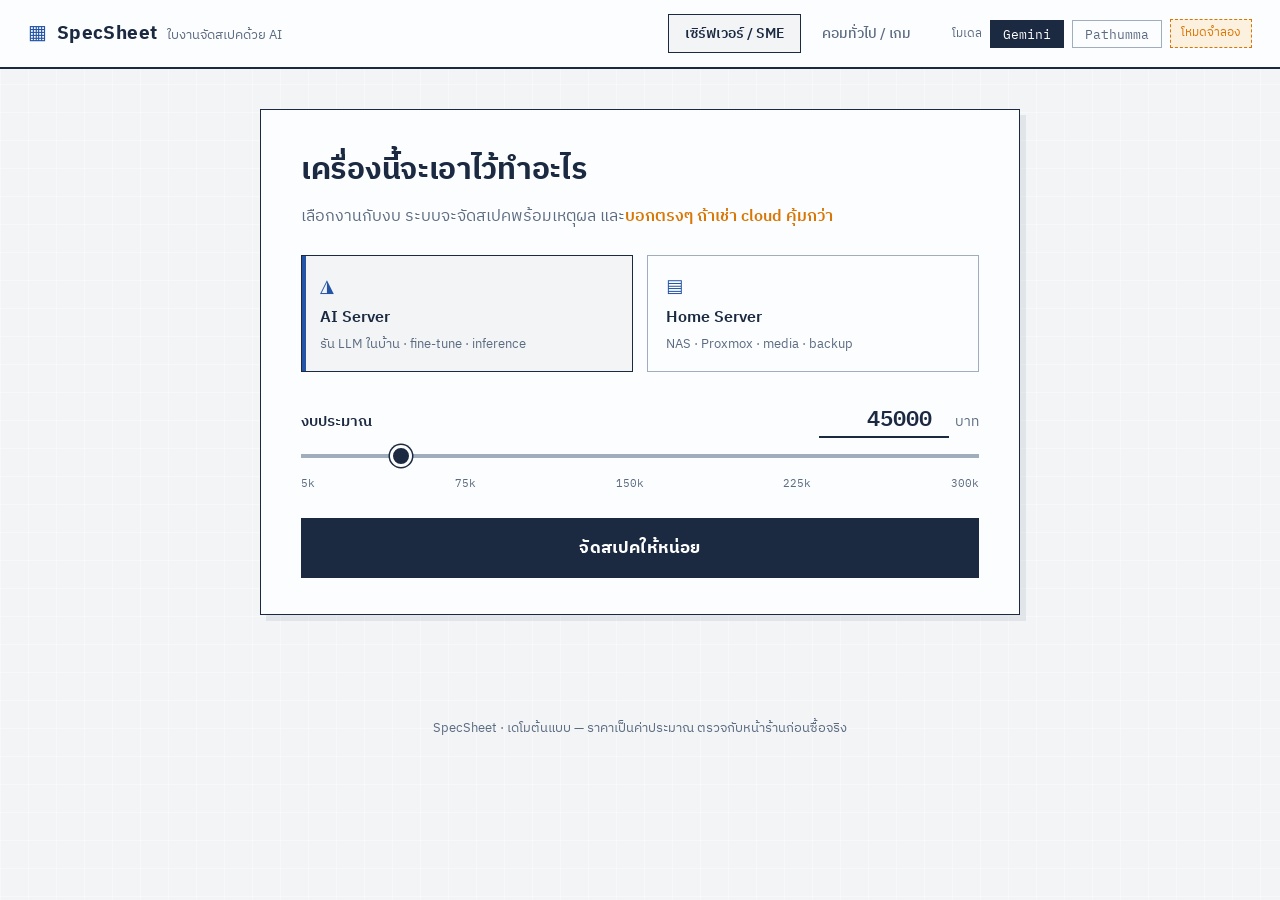
==== index.html @ 94adcbe9 "feat:Custom pc-spec for SME and General public Web" ====
<!DOCTYPE html>
<html lang="th">
<head>
<meta charset="UTF-8">
<meta name="viewport" content="width=device-width, initial-scale=1.0">
<title>SpecSheet — จัดสเปค AI Server / Home Server</title>
<link rel="preconnect" href="https://fonts.googleapis.com">
<link href="https://fonts.googleapis.com/css2?family=IBM+Plex+Sans+Thai:wght@400;500;600;700&family=IBM+Plex+Mono:wght@400;500;600&display=swap" rel="stylesheet">
<link rel="stylesheet" href="css/style.css">
</head>
<body data-page="sme">

<header class="topbar">
  <div class="brand">
    <span class="brand-mark">▦</span>
    <span class="brand-name">SpecSheet</span>
    <span class="brand-sub">ใบงานจัดสเปคด้วย AI</span>
  </div>
  <nav class="page-tabs">
    <a href="index.html" class="tab active">เซิร์ฟเวอร์ / SME</a>
    <a href="gaming.html" class="tab">คอมทั่วไป / เกม</a>
  </nav>
  <div class="ai-switch" id="aiSwitch">
    <span class="ai-label">โมเดล</span>
    <button class="ai-pill active" data-model="gemini">Gemini</button>
    <button class="ai-pill" data-model="pathumma">Pathumma</button>
    <span class="mode-badge" id="modeBadge" title="ตอนนี้ใช้ข้อมูลจำลองในเครื่อง ต่อ backend จริงได้ ดู README">โหมดจำลอง</span>
  </div>
</header>

<main class="sheet">

  <!-- ═══ แผงควบคุม: ใบสั่งงาน ═══ -->
  <section class="ticket" id="ticket">
    <div class="ticket-head">
      <h1>เครื่องนี้จะเอาไว้ทำอะไร</h1>
      <p class="lede">เลือกงานกับงบ ระบบจะจัดสเปคพร้อมเหตุผล และ<strong>บอกตรงๆ ถ้าเช่า cloud คุ้มกว่า</strong></p>
    </div>

    <div class="usecase-row" id="usecaseRow">
      <button class="usecase active" data-usecase="ai">
        <span class="uc-icon">◮</span>
        <span class="uc-name">AI Server</span>
        <span class="uc-desc">รัน LLM ในบ้าน · fine-tune · inference</span>
      </button>
      <button class="usecase" data-usecase="home">
        <span class="uc-icon">▤</span>
        <span class="uc-name">Home Server</span>
        <span class="uc-desc">NAS · Proxmox · media · backup</span>
      </button>
    </div>

    <div class="budget-block">
      <div class="budget-line">
        <label for="budgetRange">งบประมาณ</label>
        <div class="budget-value">
          <input type="number" id="budgetInput" min="5000" max="300000" step="1000" value="45000">
          <span class="unit">บาท</span>
        </div>
      </div>
      <input type="range" id="budgetRange" min="5000" max="300000" step="1000" value="45000">
      <div class="range-marks mono"><span>5k</span><span>75k</span><span>150k</span><span>225k</span><span>300k</span></div>
    </div>

    <button class="go" id="goBtn">จัดสเปคให้หน่อย</button>
  </section>

  <!-- ═══ ผลลัพธ์ ═══ -->
  <section class="result hidden" id="result">

    <div class="verdict" id="verdict"><!-- js --></div>

    <div class="result-grid">
      <div class="panel viz-panel">
        <div class="panel-head"><h2 id="vizTitle">ผังเครื่อง</h2><span class="mono dim" id="vizDims"></span></div>
        <div id="vizWrap"><!-- svg --></div>
        <p class="viz-note">ทุกกล่องวาดจากขนาดจริง (มม.) ของอุปกรณ์ — ชี้ที่ชิ้นส่วนเพื่อไฮไลต์ในรายการ</p>
      </div>

      <div class="panel parts-panel">
        <div class="panel-head"><h2>รายการอุปกรณ์</h2><span class="mono" id="partsTotal"></span></div>
        <ol class="parts" id="partsList"><!-- js --></ol>
      </div>
    </div>

    <div class="panel ai-panel">
      <div class="panel-head"><h2>เหตุผลจาก AI</h2><span class="mono" id="aiModelTag"></span></div>
      <div class="ai-body" id="aiBody"><span class="thinking">กำลังเรียบเรียง…</span></div>
    </div>

    <div class="triple">
      <div class="panel"><div class="panel-head"><h2>ประสิทธิภาพโดยประมาณ</h2></div><ul class="kv" id="perfList"></ul></div>
      <div class="panel"><div class="panel-head"><h2>อุณหภูมิ / พลังงาน</h2></div><ul class="kv" id="tempList"></ul></div>
      <div class="panel"><div class="panel-head"><h2>อัปเกรดขั้นถัดไป</h2></div><ul class="upgrades" id="upgradeList"></ul></div>
    </div>

    <div class="panel refs-panel">
      <div class="panel-head"><h2>แหล่งอ้างอิงการคำนวณ</h2><span class="mono">ตรวจราคา ส.ค. 2026</span></div>
      <ul class="refs" id="refsList"></ul>
    </div>
  </section>
</main>

<footer class="foot">
  <span>SpecSheet · เดโมต้นแบบ — ราคาเป็นค่าประมาณ ตรวจกับหน้าร้านก่อนซื้อจริง</span>
</footer>

<script src="js/data.js"></script>
<script src="js/cloud.js"></script>
<script src="js/viz.js"></script>
<script src="js/ai.js"></script>
<script src="js/app.js"></script>
</body>
</html>
---- css/style.css ----
/* ═══ SpecSheet — สไตล์แบบแปลนช่าง ═══
   กระดาษเทาอมฟ้า · หมึกน้ำเงินเข้ม · เขียว=คุ้ม · อำพัน=cloud */

:root {
  --paper: #F2F4F6;
  --card: #FCFDFE;
  --ink: #1B2A41;
  --ink-soft: #5B6B80;
  --line: #D5DCE4;
  --line-strong: #9FADBD;
  --ok: #0E9F6E;
  --ok-bg: #E7F6EF;
  --warn: #D97706;
  --warn-bg: #FCF0DE;
  --accent: #2454A6;
  --mono: "IBM Plex Mono", ui-monospace, monospace;
  --sans: "IBM Plex Sans Thai", "Noto Sans Thai", system-ui, sans-serif;
}

* { box-sizing: border-box; margin: 0; }

body {
  font-family: var(--sans);
  color: var(--ink);
  background:
    linear-gradient(var(--line) 1px, transparent 1px) 0 0 / 100% 28px,
    linear-gradient(90deg, var(--line) 1px, transparent 1px) 0 0 / 28px 100%,
    var(--paper);
  background-blend-mode: soft-light, soft-light, normal;
  min-height: 100vh;
  line-height: 1.65;
}

.mono { font-family: var(--mono); }
.hidden { display: none !important; }
.dim { color: var(--ink-soft); }

/* ── แถบบน ── */
.topbar {
  display: flex; align-items: center; gap: 24px; flex-wrap: wrap;
  padding: 14px 28px;
  background: var(--card);
  border-bottom: 2px solid var(--ink);
  position: sticky; top: 0; z-index: 20;
}
.brand { display: flex; align-items: baseline; gap: 10px; }
.brand-mark { color: var(--accent); font-size: 20px; }
.brand-name { font-weight: 700; font-size: 19px; letter-spacing: .02em; }
.brand-sub { color: var(--ink-soft); font-size: 13px; }

.page-tabs { display: flex; gap: 4px; margin-left: auto; }
.tab {
  padding: 7px 16px; text-decoration: none; color: var(--ink-soft);
  font-size: 14px; font-weight: 500; border: 1px solid transparent;
}
.tab.active {
  color: var(--ink); border: 1px solid var(--ink);
  background: var(--paper); font-weight: 600;
}
.tab:hover:not(.active) { color: var(--ink); }

.ai-switch { display: flex; align-items: center; gap: 8px; }
.ai-label { font-size: 12px; color: var(--ink-soft); }
.ai-pill {
  font-family: var(--mono); font-size: 12.5px; padding: 5px 12px;
  border: 1px solid var(--line-strong); background: var(--card);
  color: var(--ink-soft); cursor: pointer;
}
.ai-pill.active { background: var(--ink); color: #fff; border-color: var(--ink); }
.mode-badge {
  font-size: 11.5px; padding: 4px 10px; cursor: help;
  background: var(--warn-bg); color: var(--warn); border: 1px dashed var(--warn);
}

/* ── ใบสั่งงาน ── */
.sheet { max-width: 1120px; margin: 0 auto; padding: 40px 24px 80px; }

.ticket {
  background: var(--card); border: 1.5px solid var(--ink);
  box-shadow: 6px 6px 0 rgba(27, 42, 65, .08);
  padding: 36px 40px; max-width: 760px; margin: 0 auto;
}
.ticket-head h1 { font-size: 30px; font-weight: 700; letter-spacing: -.01em; }
.lede { color: var(--ink-soft); margin-top: 8px; font-size: 15.5px; }
.lede strong { color: var(--warn); font-weight: 600; }

.usecase-row { display: grid; grid-template-columns: 1fr 1fr; gap: 14px; margin: 26px 0; }
.usecase {
  text-align: left; padding: 16px 18px; cursor: pointer;
  background: var(--card); border: 1.5px solid var(--line-strong);
  font-family: var(--sans); color: var(--ink); text-decoration: none;
  display: flex; flex-direction: column; gap: 2px;
  transition: border-color .15s, background .15s;
}
.usecase:hover { border-color: var(--ink); }
.usecase.active {
  border: 1.5px solid var(--ink); background: var(--paper);
  box-shadow: inset 4px 0 0 var(--accent);
}
.uc-icon { color: var(--accent); font-size: 18px; }
.uc-name { font-weight: 600; font-size: 16px; }
.uc-desc { font-size: 13px; color: var(--ink-soft); }
.link-card { border-style: dashed; }
.link-card .uc-desc { color: var(--accent); }

/* งบประมาณ */
.budget-line { display: flex; justify-content: space-between; align-items: baseline; }
.budget-line label { font-weight: 600; font-size: 15px; }
.budget-value { display: flex; align-items: baseline; gap: 6px; }
.budget-value input {
  font-family: var(--mono); font-size: 22px; font-weight: 600; color: var(--ink);
  width: 130px; text-align: right; border: none; border-bottom: 2px solid var(--ink);
  background: transparent; outline: none;
}
.unit { color: var(--ink-soft); font-size: 14px; }

input[type="range"] {
  width: 100%; margin-top: 16px; appearance: none; height: 4px;
  background: var(--line-strong); outline: none;
}
input[type="range"]::-webkit-slider-thumb {
  appearance: none; width: 22px; height: 22px; background: var(--ink);
  border: 3px solid var(--card); box-shadow: 0 0 0 1.5px var(--ink);
  cursor: grab; border-radius: 50%;
}
.range-marks {
  display: flex; justify-content: space-between;
  font-size: 11px; color: var(--ink-soft); margin-top: 6px;
}

.go {
  width: 100%; margin-top: 26px; padding: 15px;
  font-family: var(--sans); font-size: 17px; font-weight: 700; letter-spacing: .01em;
  background: var(--ink); color: #fff; border: 1.5px solid var(--ink); cursor: pointer;
  transition: transform .1s, box-shadow .1s;
}
.go:hover { box-shadow: 4px 4px 0 rgba(27, 42, 65, .25); transform: translate(-2px, -2px); }
.go:active { transform: translate(0, 0); box-shadow: none; }

/* ── ผลลัพธ์ ── */
.result { margin-top: 40px; animation: rise .4s ease both; }
@keyframes rise { from { opacity: 0; transform: translateY(14px); } }
@media (prefers-reduced-motion: reduce) { .result { animation: none; } }

.panel {
  background: var(--card); border: 1.5px solid var(--ink);
  box-shadow: 4px 4px 0 rgba(27, 42, 65, .06);
}
.panel-head {
  display: flex; justify-content: space-between; align-items: baseline;
  padding: 12px 18px; border-bottom: 1px solid var(--line);
}
.panel-head h2 { font-size: 15px; font-weight: 700; letter-spacing: .02em; }
.panel-head .mono { font-size: 12.5px; color: var(--ink-soft); }

/* คำตัดสิน */
.verdict { border: 2px solid; padding: 22px 26px; margin-bottom: 22px; }
.verdict.build { border-color: var(--ok); background: var(--ok-bg); }
.verdict.cloud { border-color: var(--warn); background: var(--warn-bg); }
.verdict-tag {
  font-family: var(--mono); font-size: 12px; font-weight: 600;
  text-transform: uppercase; letter-spacing: .12em;
}
.verdict.build .verdict-tag { color: var(--ok); }
.verdict.cloud .verdict-tag { color: var(--warn); }
.verdict h3 { font-size: 21px; margin: 4px 0 8px; }
.verdict p { font-size: 14.5px; color: var(--ink); max-width: 70ch; }
.verdict-math {
  margin-top: 14px; padding: 12px 16px; background: rgba(255,255,255,.75);
  border: 1px dashed var(--line-strong);
  font-family: var(--mono); font-size: 13px; line-height: 2;
}
.verdict-math b { font-weight: 600; }
.hours-inline {
  width: 56px; font-family: var(--mono); font-size: 13px; text-align: center;
  border: none; border-bottom: 1.5px solid var(--ink); background: transparent; outline: none;
}

/* กริดผลลัพธ์ */
.result-grid {
  display: grid; grid-template-columns: 1.15fr .85fr; gap: 22px; margin-bottom: 22px;
  align-items: start;
}
#vizWrap { padding: 18px; }
#vizWrap svg { display: block; width: 100%; height: auto; }
.viz-note { padding: 0 18px 14px; font-size: 12.5px; color: var(--ink-soft); }

/* รายการอุปกรณ์ */
.parts { list-style: none; }
.parts li {
  padding: 13px 18px; border-bottom: 1px solid var(--line);
  transition: background .12s;
}
.parts li:last-child { border-bottom: none; }
.parts li.hl { background: #EAF0FA; box-shadow: inset 3px 0 0 var(--accent); }
.part-top { display: flex; justify-content: space-between; gap: 10px; align-items: baseline; }
.part-type {
  font-family: var(--mono); font-size: 10.5px; color: var(--accent);
  text-transform: uppercase; letter-spacing: .1em;
}
.part-name { font-weight: 600; font-size: 14.5px; }
.part-price { font-family: var(--mono); font-size: 13.5px; white-space: nowrap; }
.part-reason { font-size: 13px; color: var(--ink-soft); margin-top: 3px; }
.part-links { display: flex; gap: 6px; margin-top: 7px; flex-wrap: wrap; }
.buy {
  font-family: var(--mono); font-size: 11px; text-decoration: none;
  padding: 3px 9px; border: 1px solid var(--line-strong); color: var(--ink-soft);
}
.buy:hover { border-color: var(--ink); color: var(--ink); background: var(--paper); }
.part-upg { font-size: 12px; color: var(--ok); margin-top: 5px; }
.part-upg::before { content: "↗ "; }

/* AI panel */
.ai-panel { margin-bottom: 22px; }
.ai-body { padding: 16px 18px; font-size: 14.5px; white-space: pre-line; }
.thinking { color: var(--ink-soft); font-style: italic; }
.thinking::after { content: ""; animation: dots 1.2s steps(4) infinite; }
@keyframes dots { 0% { content: ""; } 25% { content: "."; } 50% { content: ".."; } 75% { content: "..."; } }

/* สามช่องล่าง */
.triple { display: grid; grid-template-columns: 1fr 1fr 1fr; gap: 22px; margin-bottom: 22px; }
.kv { list-style: none; padding: 8px 0; }
.kv li {
  display: flex; justify-content: space-between; gap: 12px;
  padding: 8px 18px; font-size: 13.5px;
}
.kv li + li { border-top: 1px dashed var(--line); }
.kv .v { font-family: var(--mono); font-weight: 600; white-space: nowrap; }
.kv .v.hot { color: var(--warn); }

.upgrades { list-style: none; }
.upgrades li { padding: 11px 18px; font-size: 13.5px; }
.upgrades li + li { border-top: 1px dashed var(--line); }
.upg-title { font-weight: 600; }
.upg-meta { font-family: var(--mono); font-size: 12px; color: var(--ink-soft); display: block; margin-top: 2px; }
.upg-gain { color: var(--ok); }

/* อ้างอิง */
.refs { list-style: none; padding: 10px 0; }
.refs li { padding: 6px 18px; font-size: 13px; }
.refs a { color: var(--accent); text-decoration: none; border-bottom: 1px dotted var(--accent); }
.refs a:hover { border-bottom-style: solid; }
.refs .ref-note { color: var(--ink-soft); }

.foot { text-align: center; padding: 24px; font-size: 12.5px; color: var(--ink-soft); }

/* SVG ผังเครื่อง */
.viz-part { cursor: pointer; }
.viz-part rect { transition: fill .12s; }
.viz-part.hl rect.body { fill: #DCE7F8 !important; stroke: var(--accent) !important; }
.viz-label { font-family: var(--mono); font-size: 10px; fill: var(--ink-soft); }
.viz-dim-label { font-family: var(--mono); font-size: 9px; fill: var(--line-strong); }

/* จอเล็ก */
@media (max-width: 900px) {
  .result-grid, .triple { grid-template-columns: 1fr; }
  .ticket { padding: 26px 22px; }
  .topbar { gap: 12px; }
  .page-tabs { margin-left: 0; order: 3; width: 100%; }
}
@media (max-width: 560px) {
  .usecase-row { grid-template-columns: 1fr; }
  .ticket-head h1 { font-size: 24px; }
}

/* โฟกัสคีย์บอร์ด */
button:focus-visible, a:focus-visible, input:focus-visible {
  outline: 2.5px solid var(--accent); outline-offset: 2px;
}
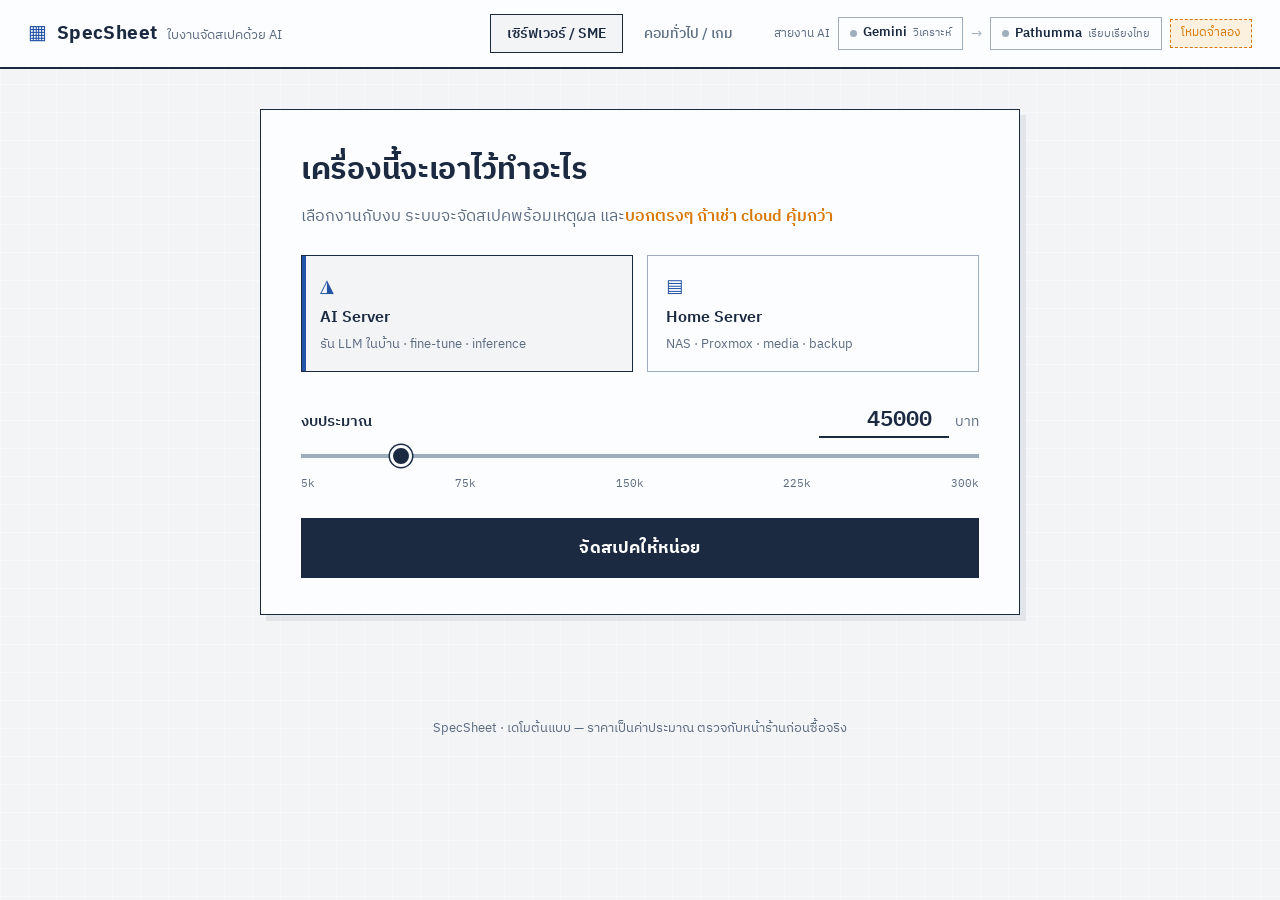
==== commit 9728a44c: "refactor:AI and cloud cost evaluation logic; enhance user experience with polish feature - Updated A" ====
--- a/index.html
+++ b/index.html
@@ -20,10 +20,20 @@
     <a href="index.html" class="tab active">เซิร์ฟเวอร์ / SME</a>
     <a href="gaming.html" class="tab">คอมทั่วไป / เกม</a>
   </nav>
-  <div class="ai-switch" id="aiSwitch">
-    <span class="ai-label">โมเดล</span>
-    <button class="ai-pill active" data-model="gemini">Gemini</button>
-    <button class="ai-pill" data-model="pathumma">Pathumma</button>
+  <div class="ai-pipe" id="aiPipe">
+    <span class="pipe-label">สายงาน AI</span>
+
+    <span class="stage" id="stGemini" data-state="idle">
+      <span class="dot"></span><span class="st-name">Gemini</span><em>วิเคราะห์</em>
+    </span>
+
+    <span class="pipe-arrow">→</span>
+
+    <button class="stage toggle on" id="stPathumma" data-state="idle"
+            aria-pressed="true" title="ปิดเพื่อดูร่างดิบจาก Gemini">
+      <span class="dot"></span><span class="st-name">Pathumma</span><em>เรียบเรียงไทย</em>
+    </button>
+
     <span class="mode-badge" id="modeBadge" title="ตอนนี้ใช้ข้อมูลจำลองในเครื่อง ต่อ backend จริงได้ ดู README">โหมดจำลอง</span>
   </div>
 </header>
@@ -68,6 +78,8 @@
   <!-- ═══ ผลลัพธ์ ═══ -->
   <section class="result hidden" id="result">
 
+    <p class="polish-note mono" id="polishNote"></p>
+
     <div class="verdict" id="verdict"><!-- js --></div>
 
     <div class="result-grid">
@@ -80,12 +92,19 @@
       <div class="panel parts-panel">
         <div class="panel-head"><h2>รายการอุปกรณ์</h2><span class="mono" id="partsTotal"></span></div>
         <ol class="parts" id="partsList"><!-- js --></ol>
+        <p class="budget-left hidden" id="budgetLeft"></p>
       </div>
     </div>
 
     <div class="panel ai-panel">
       <div class="panel-head"><h2>เหตุผลจาก AI</h2><span class="mono" id="aiModelTag"></span></div>
-      <div class="ai-body" id="aiBody"><span class="thinking">กำลังเรียบเรียง…</span></div>
+      <div class="ai-body" id="aiBody"><span class="thinking">กำลังวิเคราะห์</span></div>
+      <div class="ai-compare">
+        <button class="cmp-btn" id="draftToggle" aria-expanded="false">
+          ดูร่างก่อนเรียบเรียง (จาก Gemini)
+        </button>
+        <pre class="draft-box hidden" id="draftBox"></pre>
+      </div>
     </div>
 
     <div class="triple">
--- a/css/style.css
+++ b/css/style.css
@@ -267,3 +267,65 @@
 button:focus-visible, a:focus-visible, input:focus-visible {
   outline: 2.5px solid var(--accent); outline-offset: 2px;
 }
+
+/* ── ผังสายงาน AI บนแถบบน ── */
+.ai-pipe { display: flex; align-items: center; gap: 8px; }
+.pipe-label { font-size: 12px; color: var(--ink-soft); }
+.pipe-arrow { color: var(--line-strong); font-size: 14px; }
+
+.stage {
+  display: flex; align-items: center; gap: 6px;
+  padding: 5px 11px; border: 1px solid var(--line-strong);
+  background: var(--card); font-family: var(--sans); font-size: 12.5px;
+  color: var(--ink-soft); cursor: default;
+}
+.stage .st-name { font-weight: 600; color: var(--ink); }
+.stage em { font-style: normal; font-size: 11px; }
+.stage.toggle { cursor: pointer; }
+.stage.toggle:not(.on) { opacity: .45; border-style: dashed; }
+.stage.toggle:not(.on) .st-name { text-decoration: line-through; }
+
+/* ไฟสถานะแต่ละขั้น */
+.stage .dot { width: 7px; height: 7px; border-radius: 50%; background: var(--line-strong); }
+.stage[data-state="running"] .dot { background: var(--warn); animation: pulse .9s infinite; }
+.stage[data-state="done"] .dot { background: var(--ok); }
+.stage[data-state="skipped"] .dot { background: transparent; border: 1px solid var(--line-strong); }
+@keyframes pulse { 50% { opacity: .25; } }
+@media (prefers-reduced-motion: reduce) { .stage .dot { animation: none !important; } }
+
+/* กล่องเทียบร่างก่อน/หลังเรียบเรียง */
+.ai-compare { border-top: 1px dashed var(--line); padding: 10px 18px 14px; }
+.cmp-btn {
+  font-family: var(--mono); font-size: 12px; padding: 4px 10px;
+  background: transparent; border: 1px solid var(--line-strong);
+  color: var(--ink-soft); cursor: pointer;
+}
+.cmp-btn:hover { border-color: var(--ink); color: var(--ink); }
+.draft-box {
+  margin-top: 10px; padding: 12px 14px; background: var(--paper);
+  border: 1px dashed var(--line-strong); font-family: var(--sans);
+  font-size: 13.5px; color: var(--ink-soft); white-space: pre-wrap; line-height: 1.7;
+}
+
+/* จอเล็ก: ผังสายงานขึ้นบรรทัดใหม่ได้ */
+@media (max-width: 900px) {
+  .ai-pipe { flex-wrap: wrap; }
+}
+
+/* แถบสถานะการเรียบเรียงทั้งหน้า */
+.polish-note {
+  font-size: 11.5px; color: var(--ink-soft);
+  margin-bottom: 10px; min-height: 16px;
+}
+.polish-note:not(:empty)::before { content: "✎ "; color: var(--accent); }
+
+/* ข้อความที่ถูกเรียบเรียงเปลี่ยนแบบนุ่มๆ ไม่กระตุก */
+[data-polish] { transition: opacity .18s; }
+
+/* บรรทัดบอกงบเหลือ ใต้รายการอุปกรณ์ */
+.budget-left {
+  margin: 0; padding: 12px 18px;
+  border-top: 1px dashed var(--line);
+  font-size: 12.5px; color: var(--ink-soft); line-height: 1.6;
+}
+.budget-left::before { content: "◇ "; color: var(--accent); }
